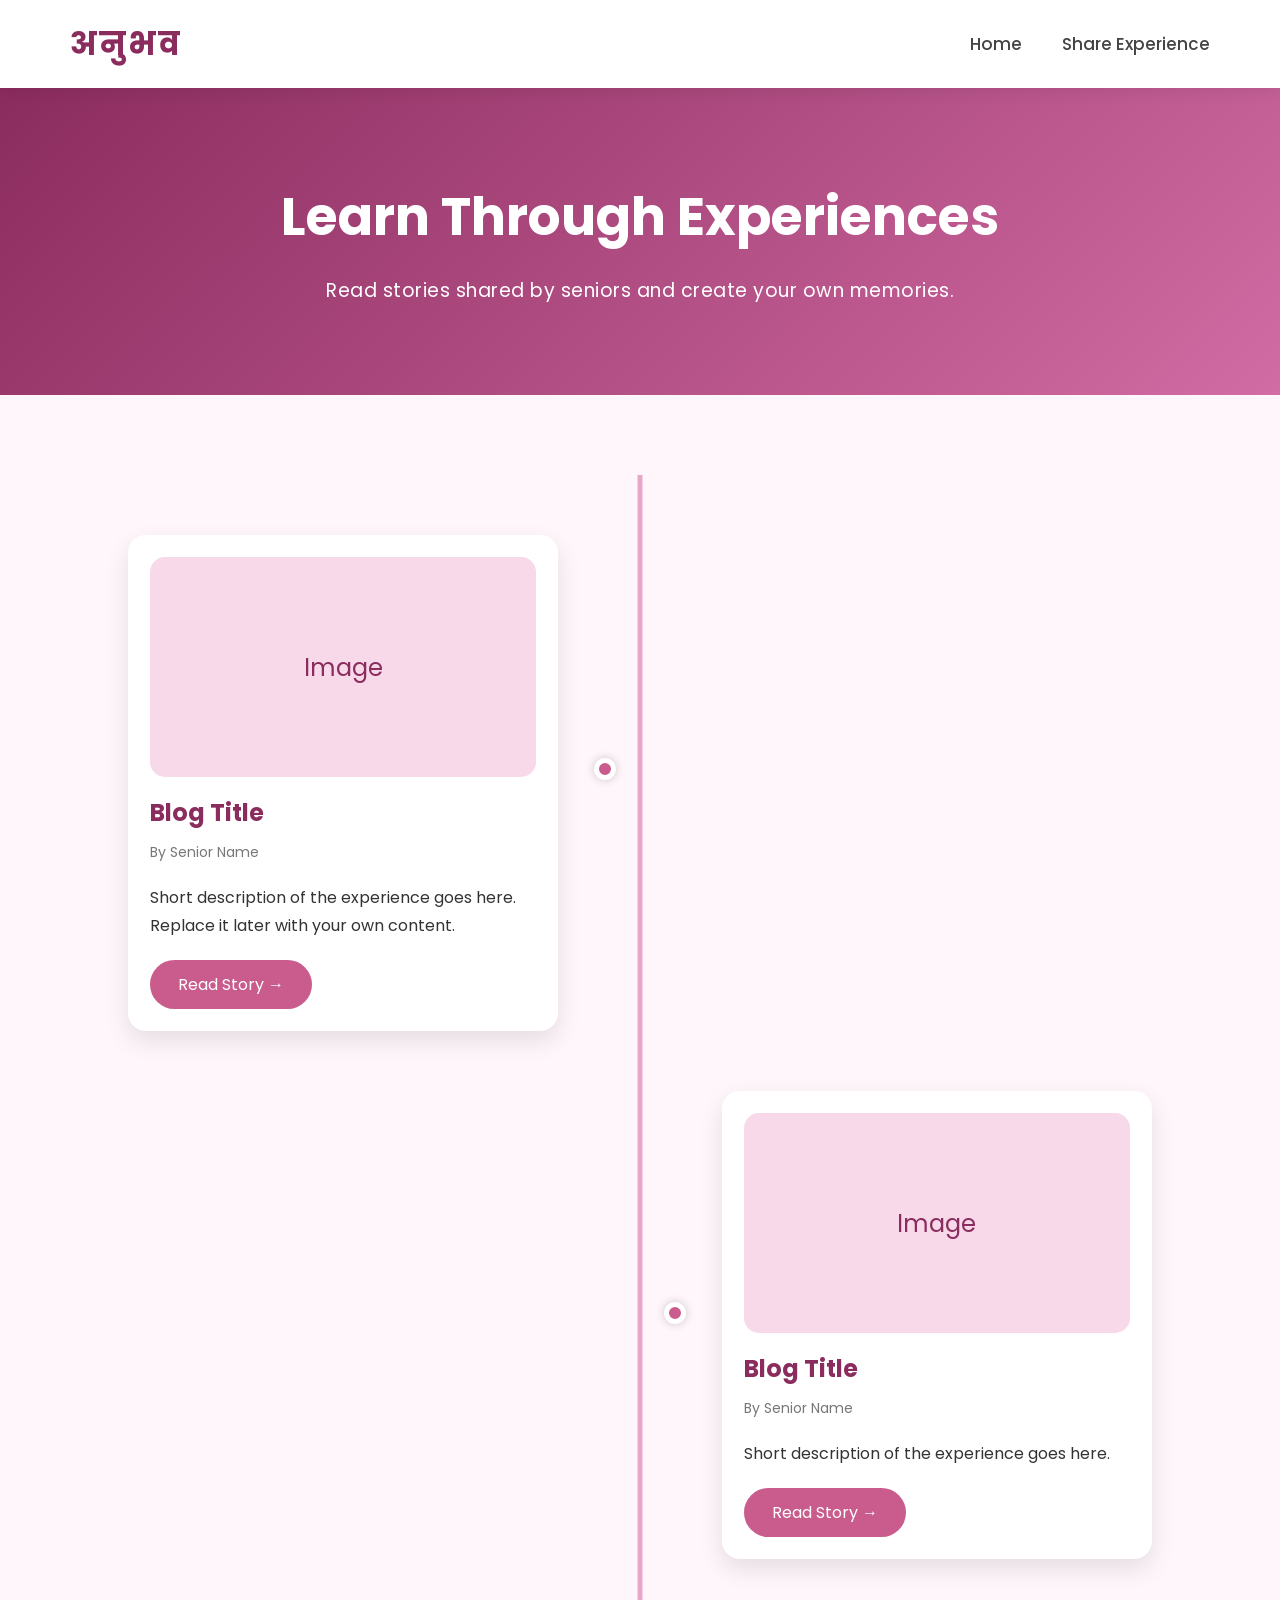
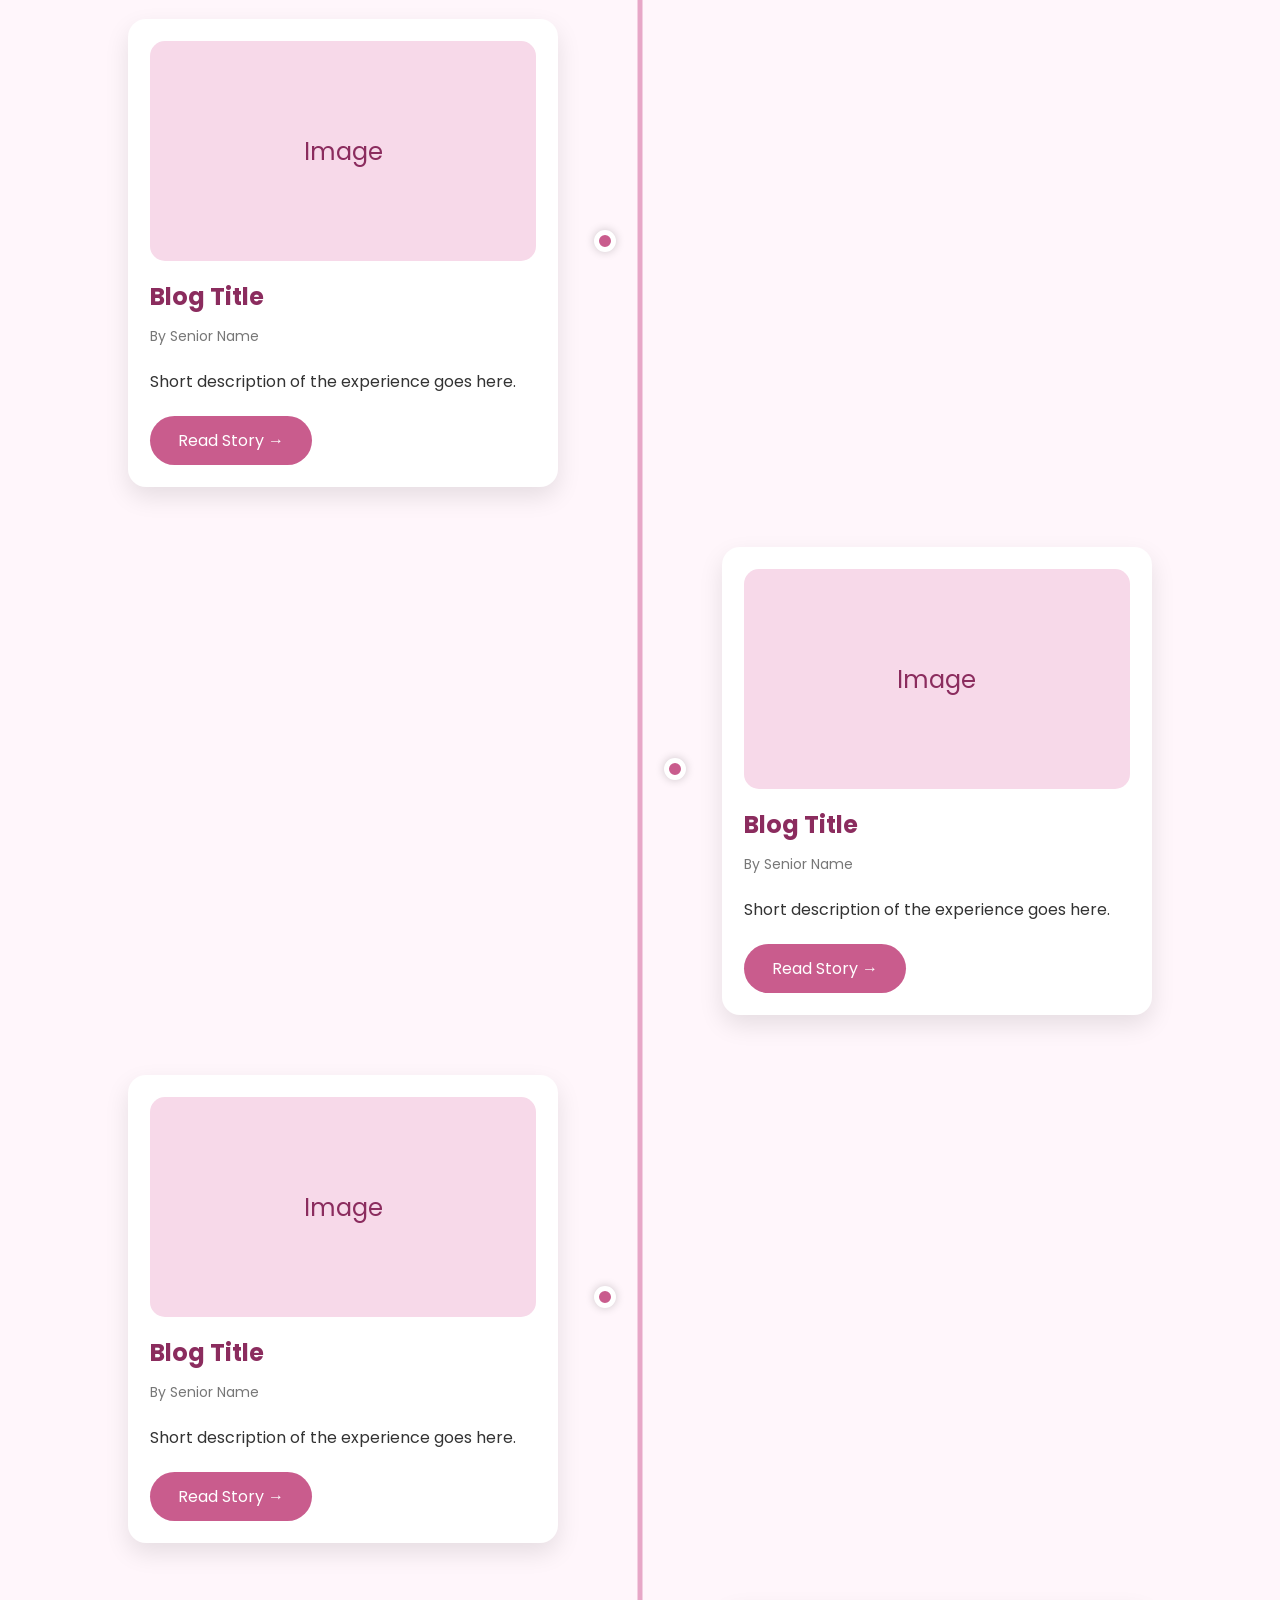
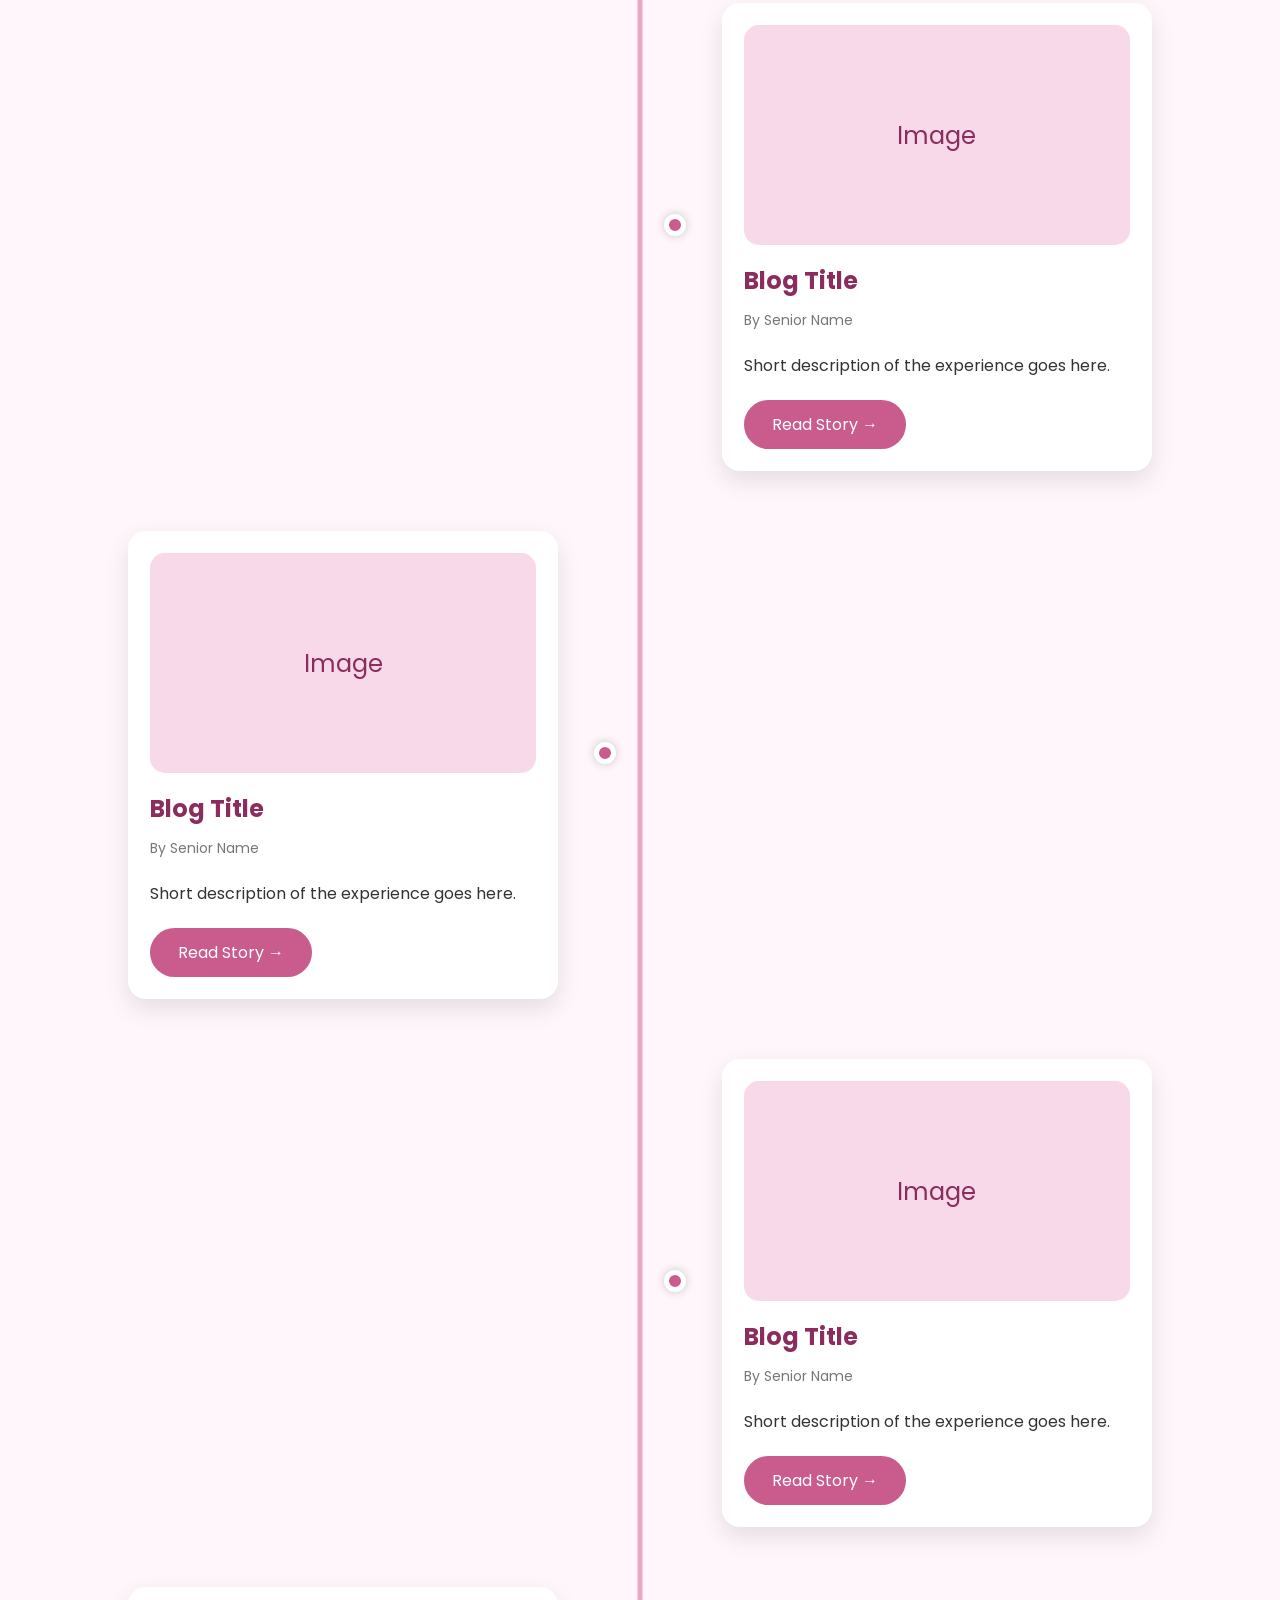
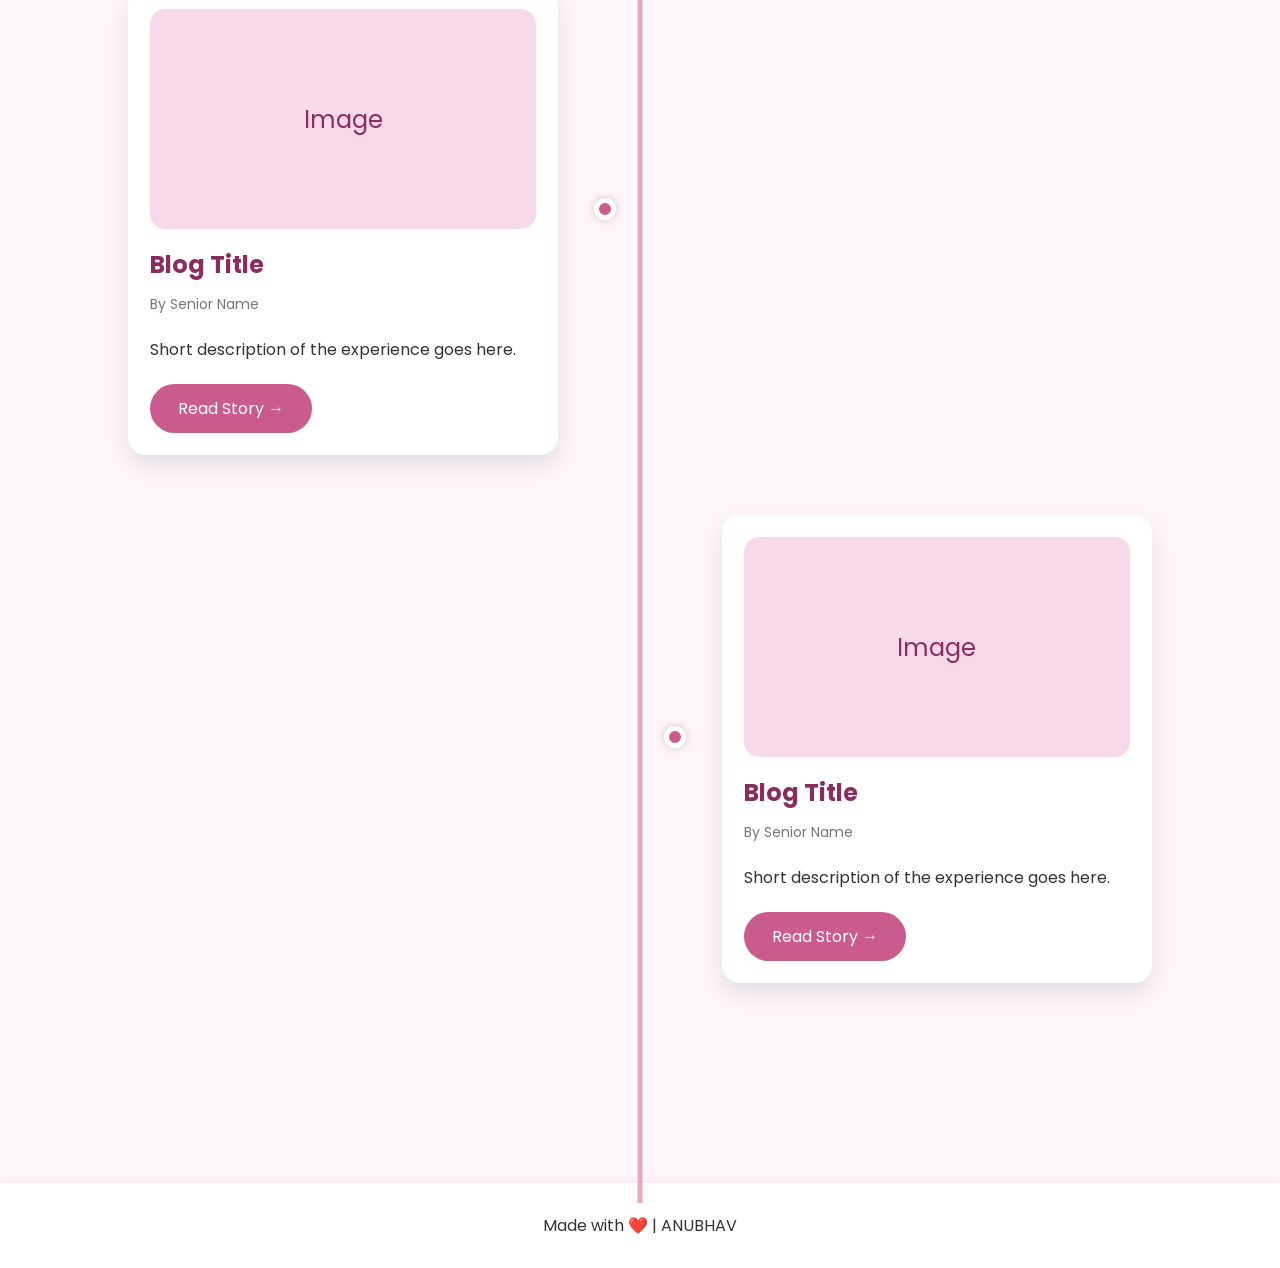
==== html/home.html @ e39987dc "Initial commit" ====
<!DOCTYPE html>
<html lang="en">

<head>

    <meta charset="UTF-8">
    <meta name="viewport" content="width=device-width, initial-scale=1.0">

    <title>Anubhav | Home</title>

    <link rel="stylesheet" href="../css/home.css">

    <link href="https://fonts.googleapis.com/css2?family=Poppins:wght@300;400;500;600;700&display=swap" rel="stylesheet">

</head>

<body>

    <!-- ================= HEADER ================= -->

    <header>

        <div class="logo">
            अनुभव
        </div>

        <nav>

            <a href="home.html">Home</a>

            <a href="write.html">Share Experience</a>

        </nav>

    </header>

    <!-- ================= HERO ================= -->

    <section class="hero">

        <h1>Learn Through Experiences</h1>

        <p>

            Read stories shared by seniors and create your own memories.

        </p>

    </section>

    <!-- ================= TIMELINE ================= -->

    <section class="timeline">

        <!-- Blog Card 1 -->

        <div class="blog-card left">

            <div class="timeline-dot"></div>

            <div class="blog-image">

                Image

            </div>

            <h2>Blog Title</h2>

            <p class="author">

                By Senior Name

            </p>

            <p>

                Short description of the experience goes here. Replace it later with your own content.

            </p>

            <a href="blog.html?id=1" class="read-btn">

                Read Story →

            </a>

        </div>


        <!-- Blog Card 2 -->

        <div class="blog-card right">

            <div class="timeline-dot"></div>

            <div class="blog-image">

                Image

            </div>

            <h2>Blog Title</h2>

            <p class="author">

                By Senior Name

            </p>

            <p>

                Short description of the experience goes here.

            </p>

            <a href="blog.html?id=2" class="read-btn">

                Read Story →

            </a>

        </div>


        <!-- Blog Card 3 -->

        <div class="blog-card left">

            <div class="timeline-dot"></div>

            <div class="blog-image">

                Image

            </div>

            <h2>Blog Title</h2>

            <p class="author">

                By Senior Name

            </p>

            <p>

                Short description of the experience goes here.

            </p>

            <a href="blog.html?id=3" class="read-btn">

                Read Story →

            </a>

        </div>


        <!-- Blog Card 4 -->

        <div class="blog-card right">

            <div class="timeline-dot"></div>

            <div class="blog-image">

                Image

            </div>

            <h2>Blog Title</h2>

            <p class="author">

                By Senior Name

            </p>

            <p>

                Short description of the experience goes here.

            </p>

            <a href="blog.html?id=4" class="read-btn">

                Read Story →

            </a>

        </div>


        <!-- Blog Card 5 -->

        <div class="blog-card left">

            <div class="timeline-dot"></div>

            <div class="blog-image">

                Image

            </div>

            <h2>Blog Title</h2>

            <p class="author">

                By Senior Name

            </p>

            <p>

                Short description of the experience goes here.

            </p>

            <a href="blog.html?id=5" class="read-btn">

                Read Story →

            </a>

        </div>


        <!-- Blog Card 6 -->

        <div class="blog-card right">

            <div class="timeline-dot"></div>

            <div class="blog-image">

                Image

            </div>

            <h2>Blog Title</h2>

            <p class="author">

                By Senior Name

            </p>

            <p>

                Short description of the experience goes here.

            </p>

            <a href="blog.html?id=6" class="read-btn">

                Read Story →

            </a>

        </div>


        <!-- Blog Card 7 -->

        <div class="blog-card left">

            <div class="timeline-dot"></div>

            <div class="blog-image">

                Image

            </div>

            <h2>Blog Title</h2>

            <p class="author">

                By Senior Name

            </p>

            <p>

                Short description of the experience goes here.

            </p>

            <a href="blog.html?id=7" class="read-btn">

                Read Story →

            </a>

        </div>


        <!-- Blog Card 8 -->

        <div class="blog-card right">

            <div class="timeline-dot"></div>

            <div class="blog-image">

                Image

            </div>

            <h2>Blog Title</h2>

            <p class="author">

                By Senior Name

            </p>

            <p>

                Short description of the experience goes here.

            </p>

            <a href="blog.html?id=8" class="read-btn">

                Read Story →

            </a>

        </div>


        <!-- Blog Card 9 -->

        <div class="blog-card left">

            <div class="timeline-dot"></div>

            <div class="blog-image">

                Image

            </div>

            <h2>Blog Title</h2>

            <p class="author">

                By Senior Name

            </p>

            <p>

                Short description of the experience goes here.

            </p>

            <a href="blog.html?id=9" class="read-btn">

                Read Story →

            </a>

        </div>


        <!-- Blog Card 10 -->

        <div class="blog-card right">

            <div class="timeline-dot"></div>

            <div class="blog-image">

                Image

            </div>

            <h2>Blog Title</h2>

            <p class="author">

                By Senior Name

            </p>

            <p>

                Short description of the experience goes here.

            </p>

            <a href="blog.html?id=10" class="read-btn">

                Read Story →

            </a>

        </div>

    </section>

    <!-- ================= FOOTER ================= -->

    <footer>

        <p>

            Made with ❤️ | ANUBHAV

        </p>

    </footer>

    <script src="../js/home.js"></script>

</body>

</html>
---- css/home.css ----
/* ===========================
        GOOGLE FONT & RESET
=========================== */

*{
    margin:0;
    padding:0;
    box-sizing:border-box;
    font-family:'Poppins',sans-serif;
}

html{
    scroll-behavior:smooth;
}

body{
    background:#FFF6FB;
    color:#333;
}

/* ===========================
            HEADER
=========================== */

header{

    width:100%;

    padding:20px 70px;

    background:white;

    display:flex;

    justify-content:space-between;

    align-items:center;

    position:sticky;

    top:0;

    z-index:1000;

    box-shadow:0 4px 15px rgba(0,0,0,.08);

}

.logo{

    font-size:32px;

    font-weight:700;

    color:#8B2C5E;

    letter-spacing:2px;

}

nav{

    display:flex;

    gap:40px;

}

nav a{

    text-decoration:none;

    color:#444;

    font-size:17px;

    font-weight:500;

    transition:.3s;

}

nav a:hover{

    color:#C95C8D;

}

/* ===========================
            HERO
=========================== */

.hero{

    background:linear-gradient(135deg,#8B2C5E,#D26CA4);

    color:white;

    text-align:center;

    padding:90px 20px;

}

.hero h1{

    font-size:52px;

    margin-bottom:20px;

}

.hero p{

    font-size:19px;

    letter-spacing:.5px;

}

/* ===========================
        TIMELINE
=========================== */

.timeline{

    width:80%;

    margin:auto;

    padding:80px 0;

    position:relative;

}

/* Vertical Line */

.timeline::before{

    content:"";

    position:absolute;

    left:50%;

    transform:translateX(-50%);

    width:5px;

    height:100%;

    background:#E7A7C7;

}

/* ===========================
        BLOG CARD
=========================== */

.blog-card{

    width:42%;

    background:white;

    padding:22px;

    border-radius:18px;

    box-shadow:0 10px 25px rgba(0,0,0,.10);

    margin:60px 0;

    position:relative;

    transition:.35s;

}

.blog-card:hover{

    transform:translateY(-10px);

    box-shadow:0 18px 35px rgba(0,0,0,.18);

}

/* Left Card */

.left{

    margin-right:auto;

}

/* Right Card */

.right{

    margin-left:auto;

}

/* ===========================
        TIMELINE DOT
=========================== */

.timeline-dot{

    width:22px;

    height:22px;

    border-radius:50%;

    background:#C95C8D;

    position:absolute;

    top:45%;

    border:5px solid white;

    box-shadow:0 0 10px rgba(0,0,0,.2);

}

.left .timeline-dot{

    right:-58px;

}

.right .timeline-dot{

    left:-58px;

}

/* ===========================
        IMAGE
=========================== */

.blog-image{

    width:100%;

    height:220px;

    border-radius:15px;

    background:#F7D9E9;

    display:flex;

    justify-content:center;

    align-items:center;

    font-size:24px;

    color:#8B2C5E;

    margin-bottom:18px;

    overflow:hidden;

}

.blog-image img{

    width:100%;

    height:100%;

    object-fit:cover;

}

/* ===========================
        CONTENT
=========================== */

.blog-card h2{

    color:#8B2C5E;

    margin-bottom:8px;

}

.author{

    color:#777;

    font-size:14px;

    margin-bottom:18px;

}

.blog-card p{

    line-height:28px;

}

/* ===========================
        BUTTON
=========================== */

.read-btn{

    display:inline-block;

    margin-top:20px;

    padding:12px 28px;

    border-radius:30px;

    background:#C95C8D;

    color:white;

    text-decoration:none;

    transition:.3s;

}

.read-btn:hover{

    background:#8B2C5E;

}

/* ===========================
            FOOTER
=========================== */

footer{

    background:white;

    padding:30px;

    text-align:center;

    margin-top:60px;

    box-shadow:0 -2px 10px rgba(0,0,0,.05);

}

/* ===========================
        RESPONSIVE
=========================== */

@media(max-width:900px){

header{

    flex-direction:column;

    gap:20px;

    padding:20px;

}

.hero h1{

    font-size:36px;

}

.timeline{

    width:95%;

}

.timeline::before{

    left:20px;

}

.blog-card{

    width:calc(100% - 60px);

    margin-left:60px !important;

}

.timeline-dot{

    left:-52px !important;

}

}
/* ==========================
     SCROLL ANIMATION
========================== */

.blog-card{

    opacity:0;

    transform:translateY(40px);

    transition:all .8s ease;

}

.blog-card.show{

    opacity:1;

    transform:translateY(0);

}

/* ==========================
      ACTIVE NAV LINK
========================== */

nav a.active{

    color:#8B2C5E;

    font-weight:600;

    border-bottom:2px solid #C95C8D;

}
nav a.active{

    color:#8B2C5E;

    border-bottom:2px solid #C95C8D;

}

.blog-card{

    cursor:pointer;

}
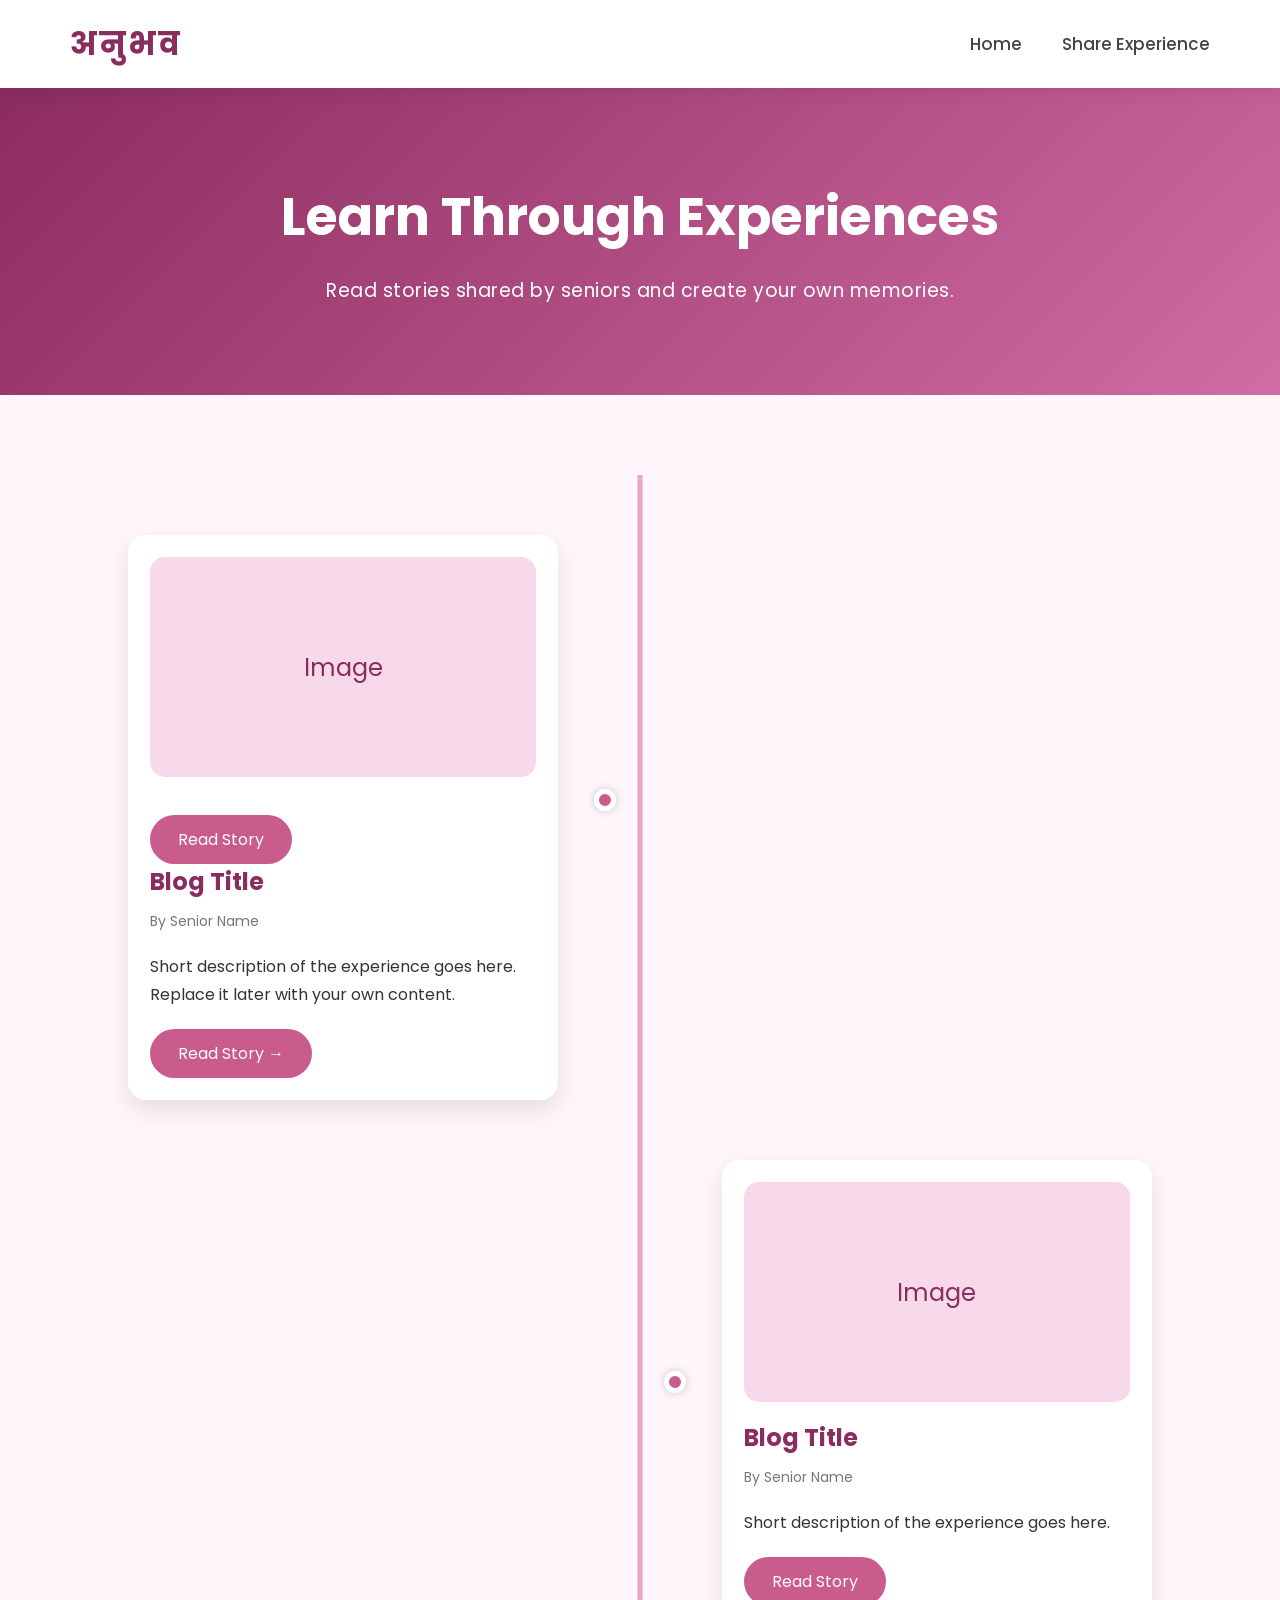
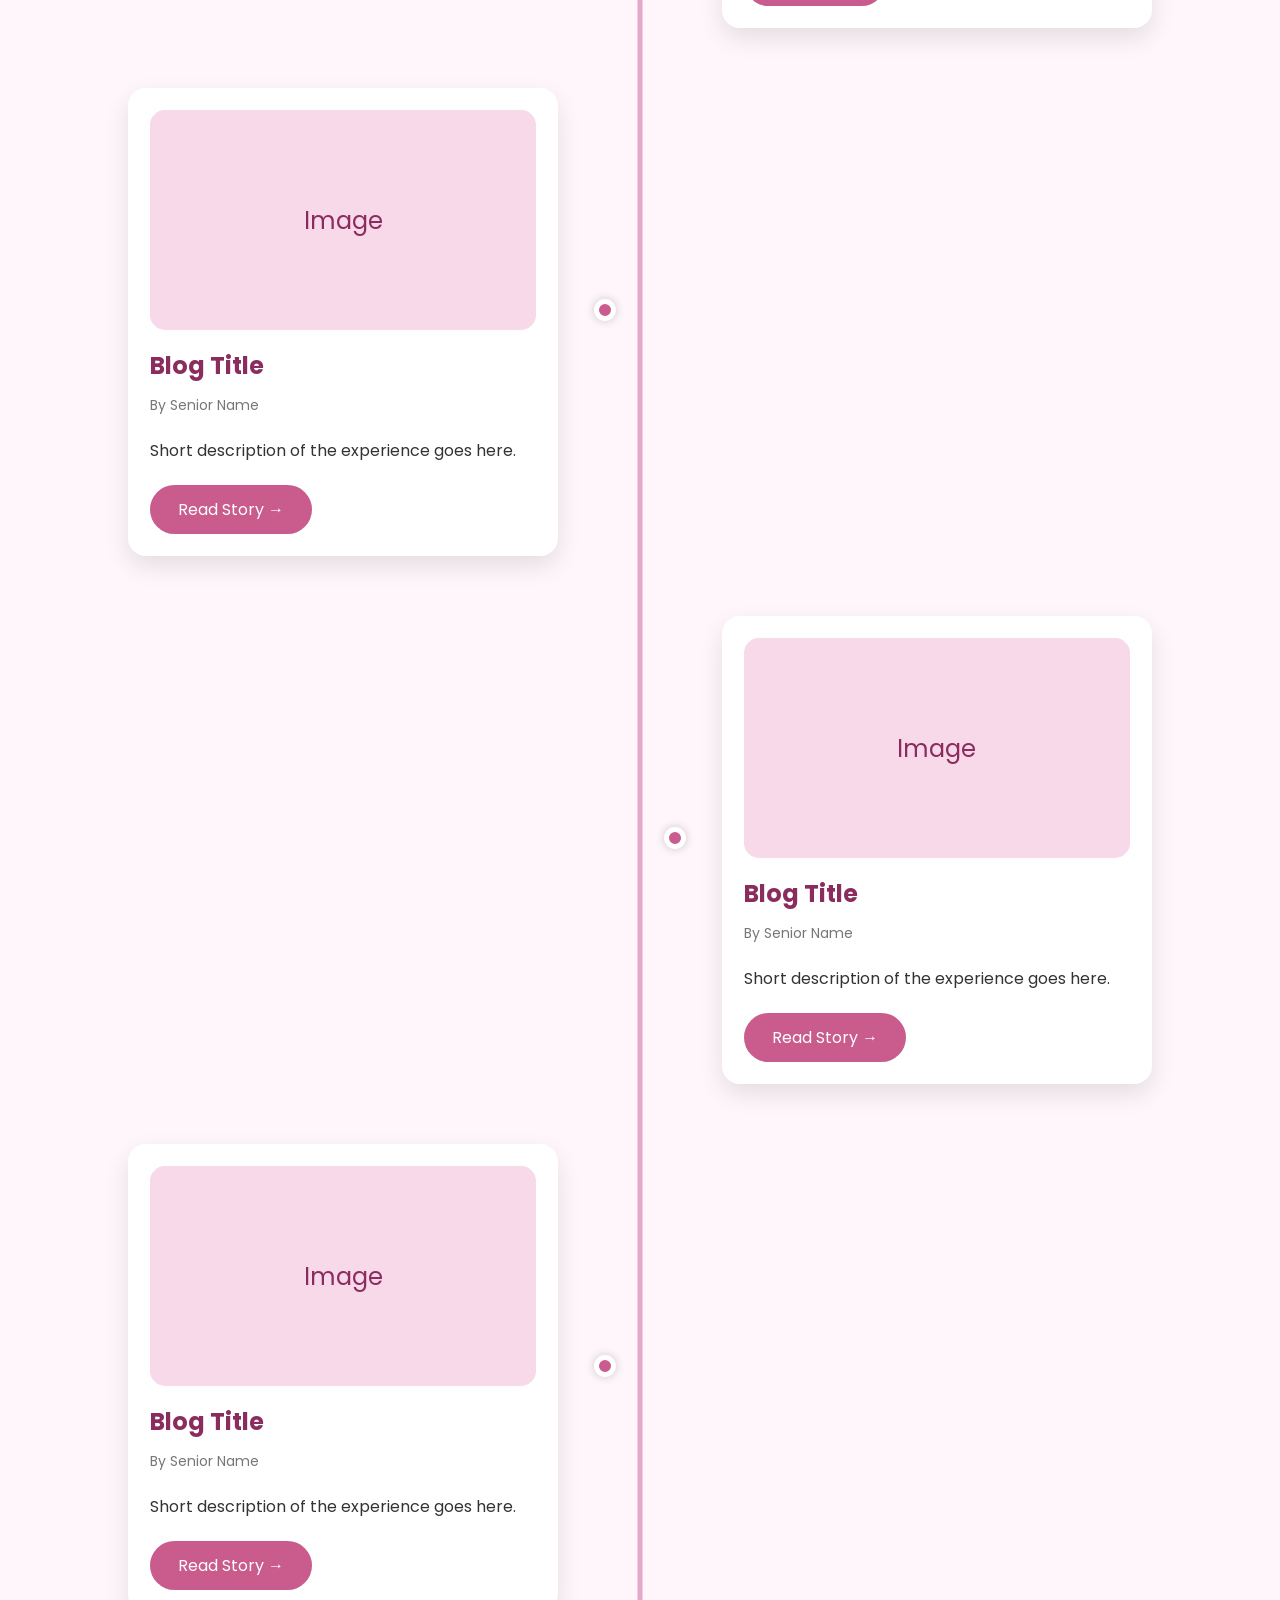
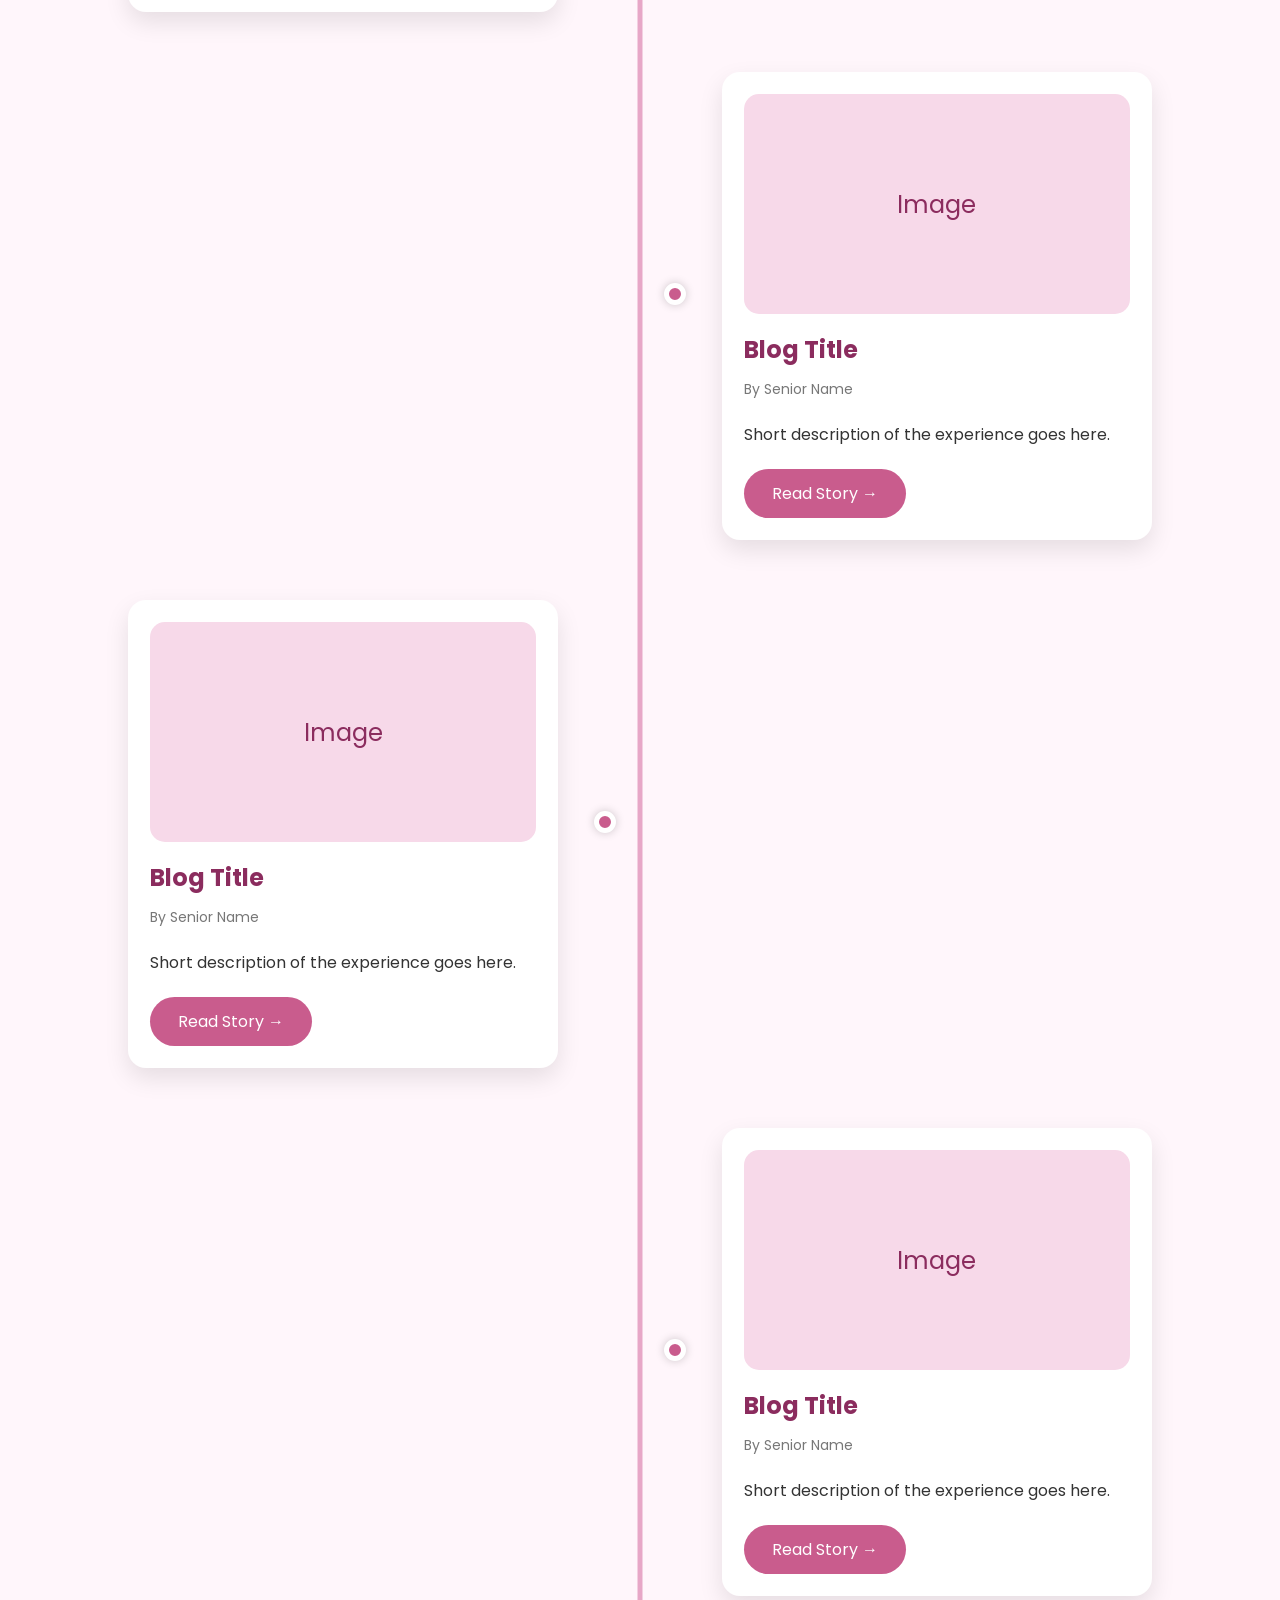
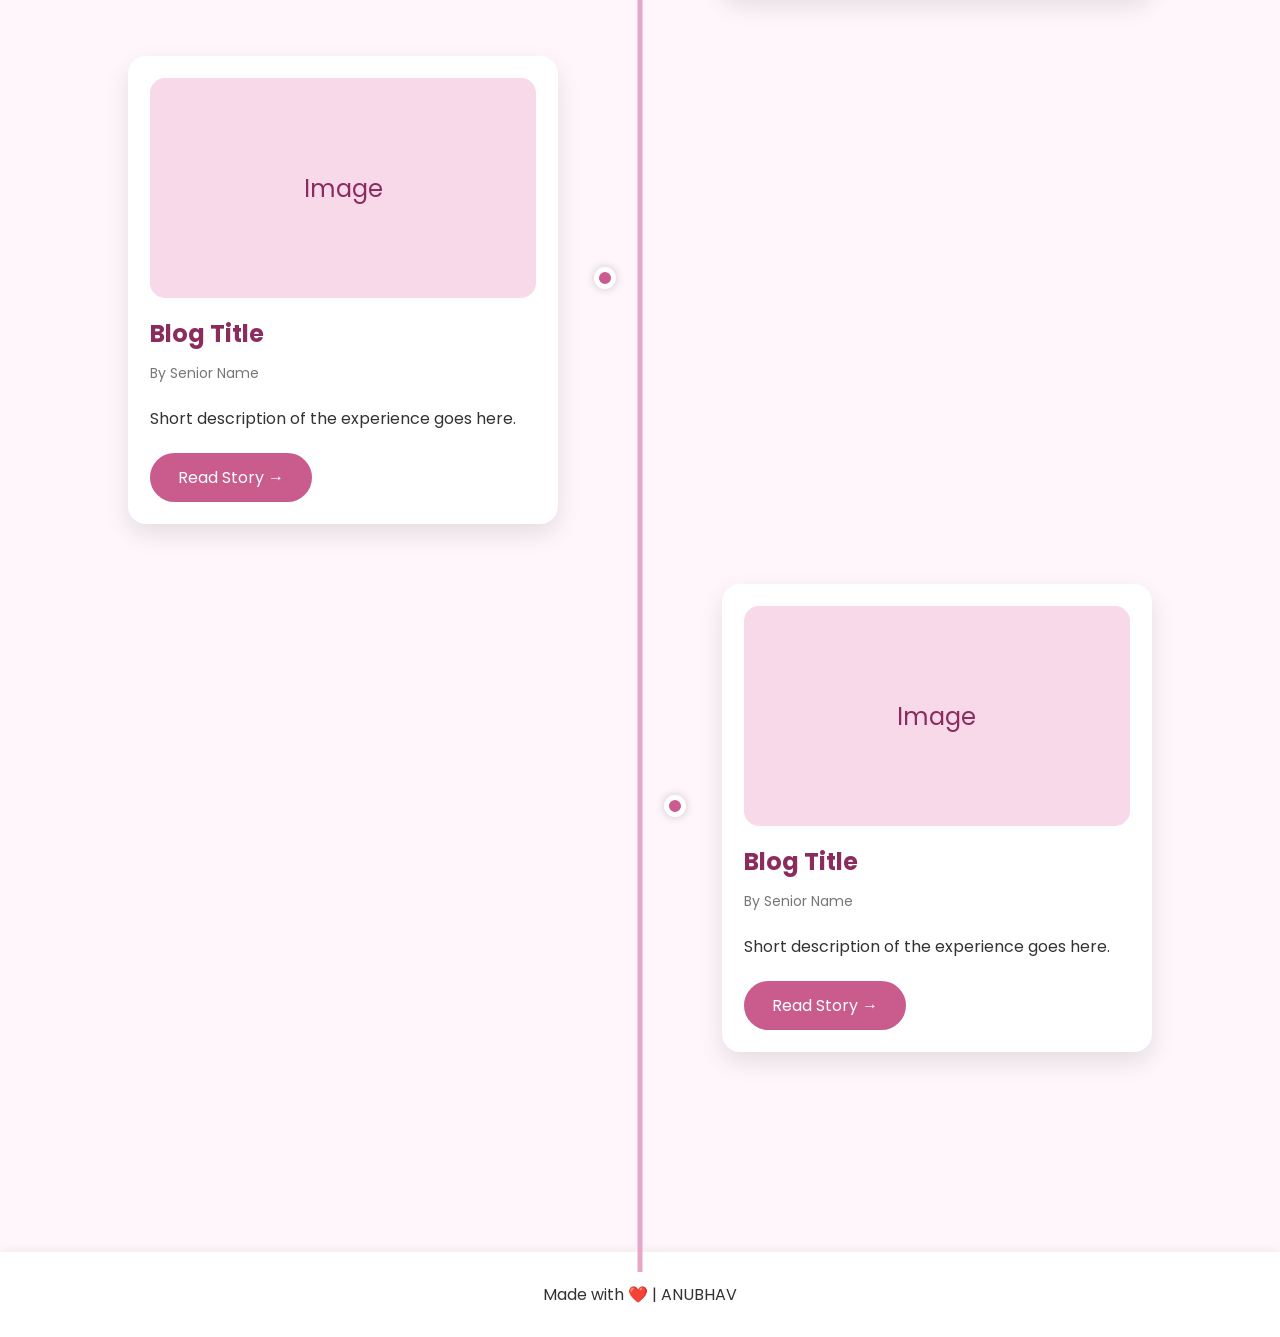
==== commit d83e441f: "made additions in blogs accessing" ====
--- a/html/home.html
+++ b/html/home.html
@@ -63,6 +63,7 @@
                 Image
 
             </div>
+            <a href="blog.html?id=1" class="read-btn">Read Story</a>
 
             <h2>Blog Title</h2>
 
@@ -113,11 +114,7 @@
 
             </p>
 
-            <a href="blog.html?id=2" class="read-btn">
-
-                Read Story →
-
-            </a>
+            <a href="blog.html?id=2" class="read-btn">Read Story</a>
 
         </div>
 
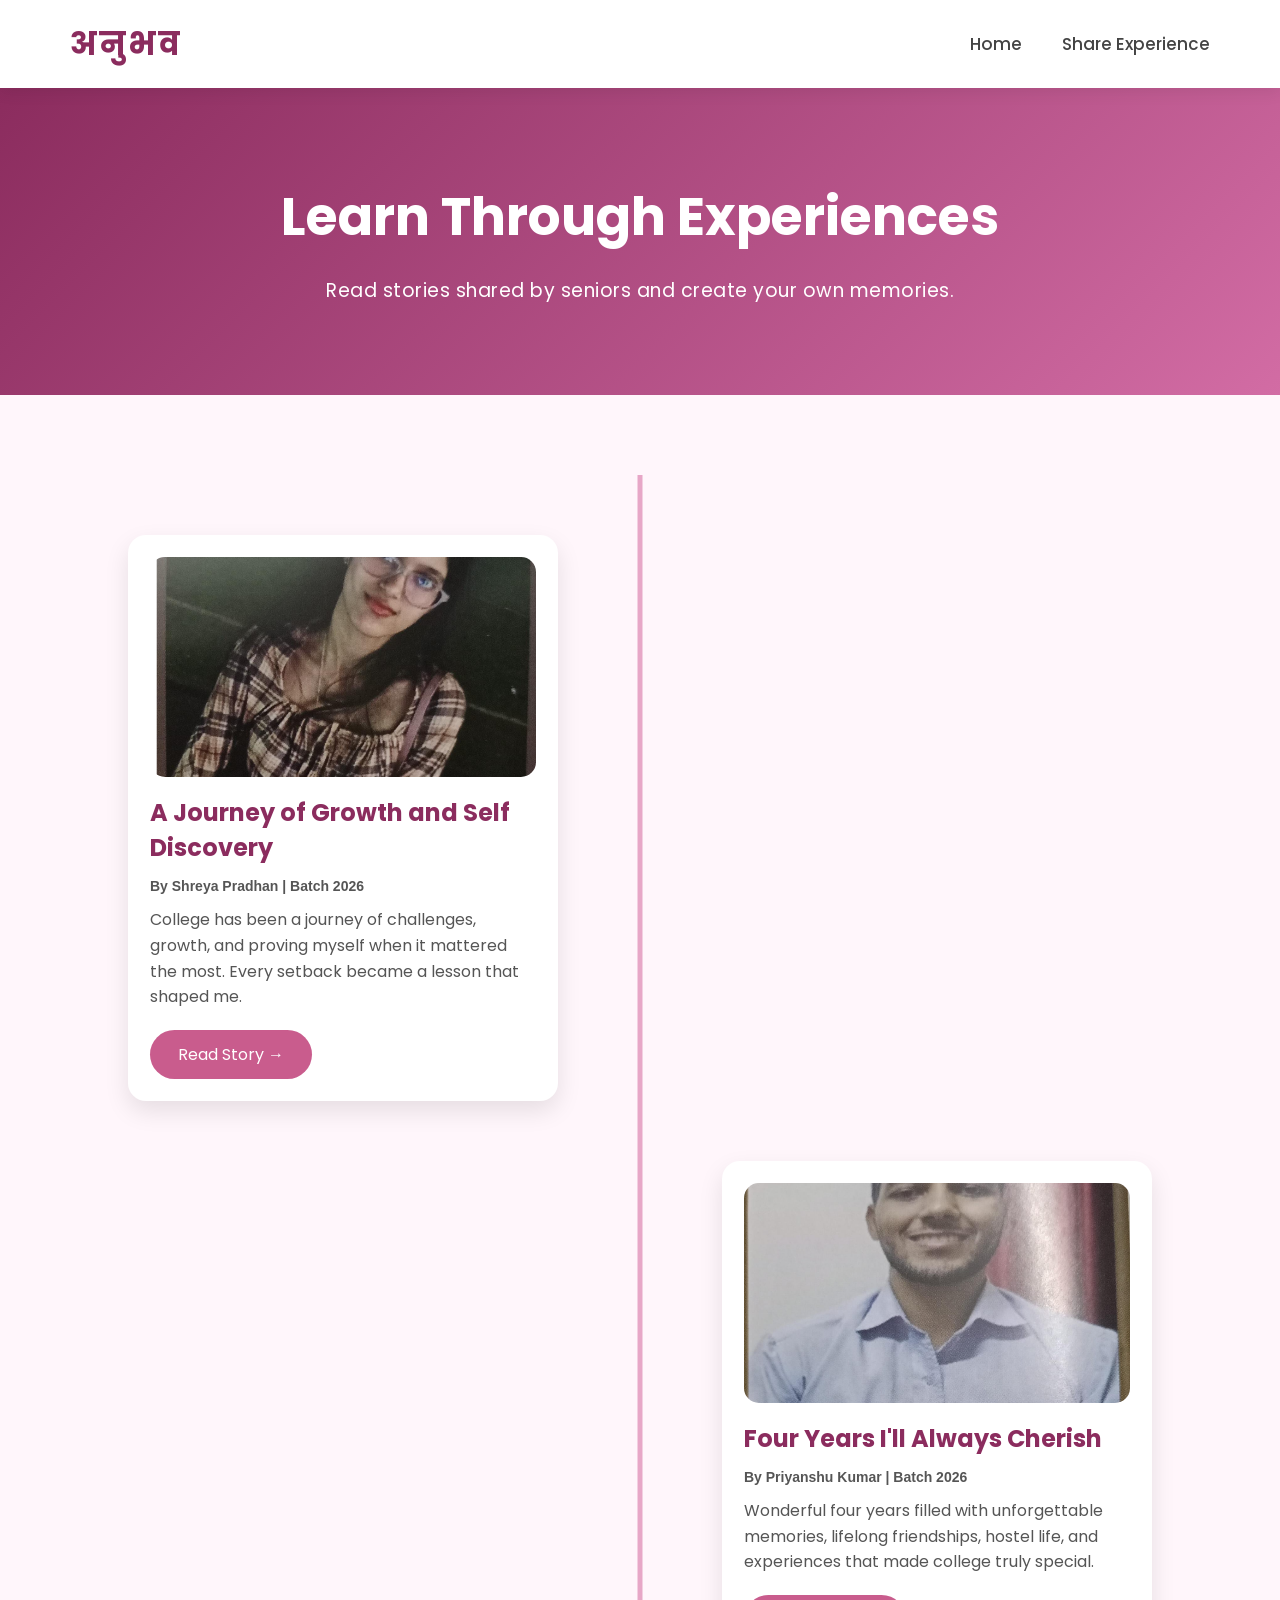
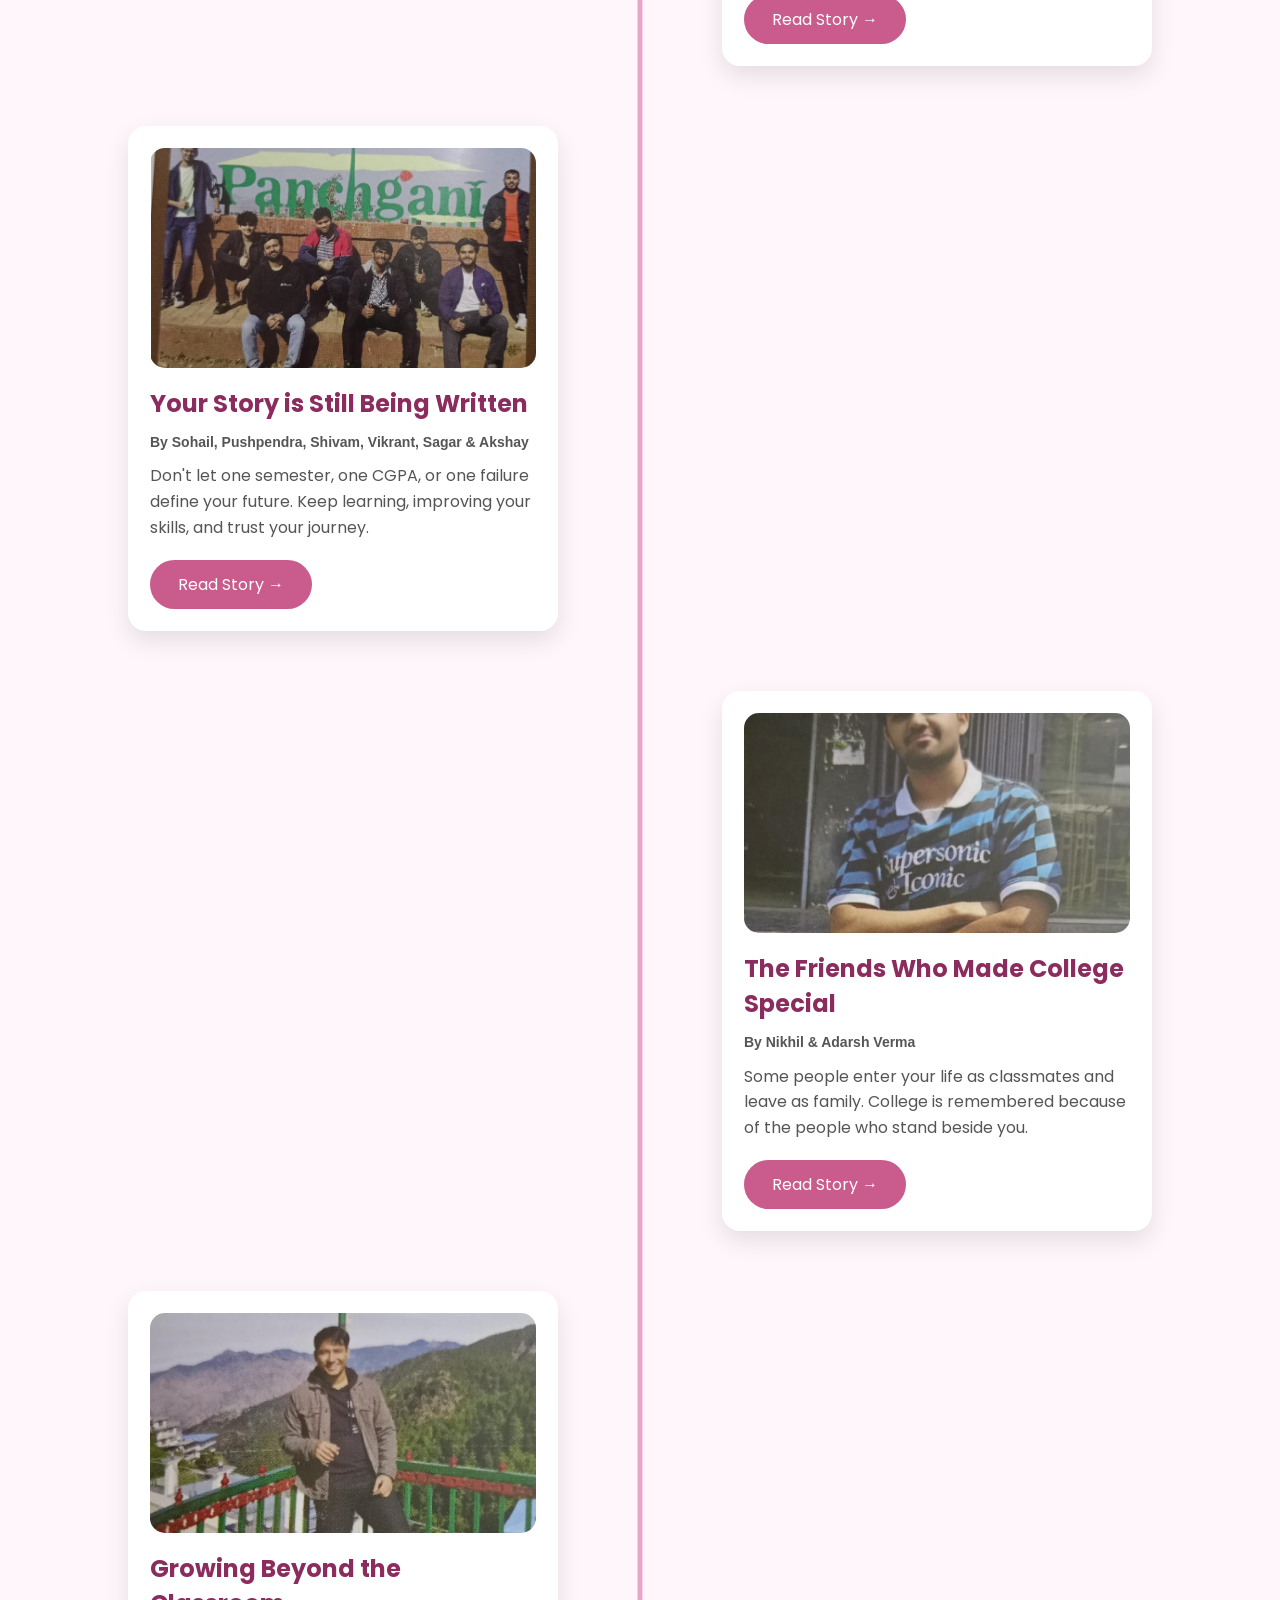
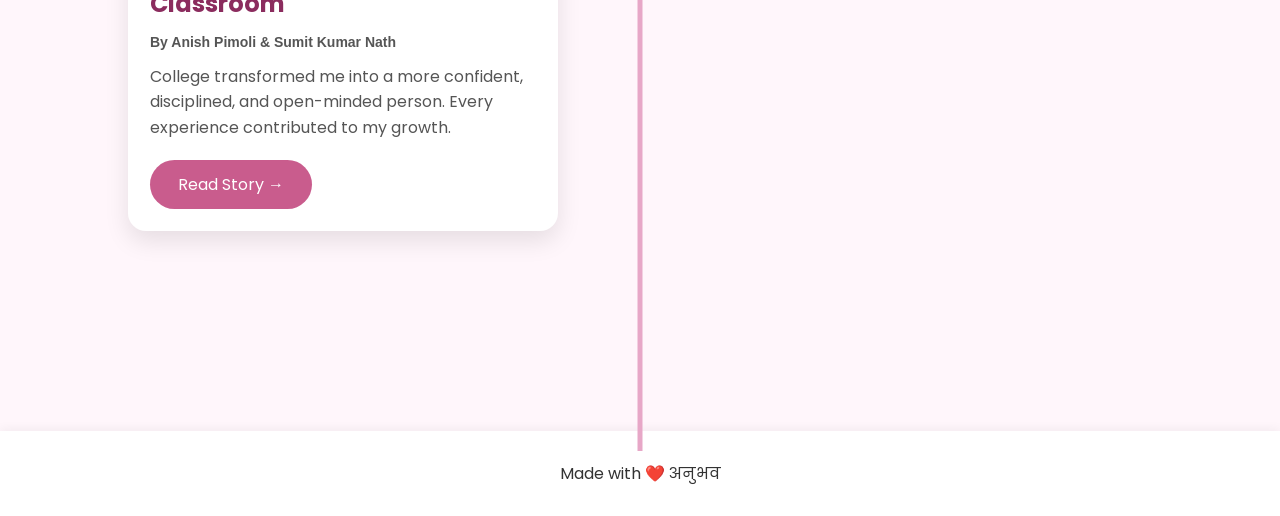
==== commit 74f6db3f: "added content to the blogs" ====
--- a/html/home.html
+++ b/html/home.html
@@ -52,353 +52,143 @@
 
     <section class="timeline">
 
-        <!-- Blog Card 1 -->
-
-        <div class="blog-card left">
-
-            <div class="timeline-dot"></div>
-
-            <div class="blog-image">
-
-                Image
-
-            </div>
-            <a href="blog.html?id=1" class="read-btn">Read Story</a>
-
-            <h2>Blog Title</h2>
-
-            <p class="author">
-
-                By Senior Name
-
-            </p>
-
-            <p>
-
-                Short description of the experience goes here. Replace it later with your own content.
-
-            </p>
-
-            <a href="blog.html?id=1" class="read-btn">
-
-                Read Story →
-
-            </a>
-
-        </div>
-
-
-        <!-- Blog Card 2 -->
-
-        <div class="blog-card right">
-
-            <div class="timeline-dot"></div>
-
-            <div class="blog-image">
-
-                Image
-
-            </div>
-
-            <h2>Blog Title</h2>
-
-            <p class="author">
-
-                By Senior Name
-
-            </p>
-
-            <p>
-
-                Short description of the experience goes here.
-
-            </p>
-
-            <a href="blog.html?id=2" class="read-btn">Read Story</a>
-
-        </div>
-
-
-        <!-- Blog Card 3 -->
-
-        <div class="blog-card left">
-
-            <div class="timeline-dot"></div>
-
-            <div class="blog-image">
-
-                Image
-
-            </div>
-
-            <h2>Blog Title</h2>
-
-            <p class="author">
-
-                By Senior Name
-
-            </p>
-
-            <p>
-
-                Short description of the experience goes here.
-
-            </p>
-
-            <a href="blog.html?id=3" class="read-btn">
-
-                Read Story →
-
-            </a>
-
-        </div>
-
-
-        <!-- Blog Card 4 -->
-
-        <div class="blog-card right">
-
-            <div class="timeline-dot"></div>
-
-            <div class="blog-image">
-
-                Image
-
-            </div>
-
-            <h2>Blog Title</h2>
-
-            <p class="author">
-
-                By Senior Name
-
-            </p>
-
-            <p>
-
-                Short description of the experience goes here.
-
-            </p>
-
-            <a href="blog.html?id=4" class="read-btn">
-
-                Read Story →
-
-            </a>
-
-        </div>
-
-
-        <!-- Blog Card 5 -->
-
-        <div class="blog-card left">
-
-            <div class="timeline-dot"></div>
-
-            <div class="blog-image">
-
-                Image
-
-            </div>
-
-            <h2>Blog Title</h2>
-
-            <p class="author">
-
-                By Senior Name
-
-            </p>
-
-            <p>
-
-                Short description of the experience goes here.
-
-            </p>
-
-            <a href="blog.html?id=5" class="read-btn">
-
-                Read Story →
-
-            </a>
-
-        </div>
-
-
-        <!-- Blog Card 6 -->
-
-        <div class="blog-card right">
-
-            <div class="timeline-dot"></div>
-
-            <div class="blog-image">
-
-                Image
-
-            </div>
-
-            <h2>Blog Title</h2>
-
-            <p class="author">
-
-                By Senior Name
-
-            </p>
-
-            <p>
-
-                Short description of the experience goes here.
-
-            </p>
-
-            <a href="blog.html?id=6" class="read-btn">
-
-                Read Story →
-
-            </a>
-
-        </div>
-
-
-        <!-- Blog Card 7 -->
-
-        <div class="blog-card left">
-
-            <div class="timeline-dot"></div>
-
-            <div class="blog-image">
-
-                Image
-
-            </div>
-
-            <h2>Blog Title</h2>
-
-            <p class="author">
-
-                By Senior Name
-
-            </p>
-
-            <p>
-
-                Short description of the experience goes here.
-
-            </p>
-
-            <a href="blog.html?id=7" class="read-btn">
-
-                Read Story →
-
-            </a>
-
-        </div>
-
-
-        <!-- Blog Card 8 -->
-
-        <div class="blog-card right">
-
-            <div class="timeline-dot"></div>
-
-            <div class="blog-image">
-
-                Image
-
-            </div>
-
-            <h2>Blog Title</h2>
-
-            <p class="author">
-
-                By Senior Name
-
-            </p>
-
-            <p>
-
-                Short description of the experience goes here.
-
-            </p>
-
-            <a href="blog.html?id=8" class="read-btn">
-
-                Read Story →
-
-            </a>
-
-        </div>
-
-
-        <!-- Blog Card 9 -->
-
-        <div class="blog-card left">
-
-            <div class="timeline-dot"></div>
-
-            <div class="blog-image">
-
-                Image
-
-            </div>
-
-            <h2>Blog Title</h2>
-
-            <p class="author">
-
-                By Senior Name
-
-            </p>
-
-            <p>
-
-                Short description of the experience goes here.
-
-            </p>
-
-            <a href="blog.html?id=9" class="read-btn">
-
-                Read Story →
-
-            </a>
-
-        </div>
-
-
-        <!-- Blog Card 10 -->
-
-        <div class="blog-card right">
-
-            <div class="timeline-dot"></div>
-
-            <div class="blog-image">
-
-                Image
-
-            </div>
-
-            <h2>Blog Title</h2>
-
-            <p class="author">
-
-                By Senior Name
-
-            </p>
-
-            <p>
-
-                Short description of the experience goes here.
-
-            </p>
-
-            <a href="blog.html?id=10" class="read-btn">
-
-                Read Story →
-
-            </a>
-
-        </div>
-
-    </section>
+    <!-- Blog 1 -->
+
+    <div class="blog-card left">
+
+        <div class="timeline-dot"></div>
+<div class="blog-image">
+    <img src="../js/images/shreya.png" alt="Shreya Pradhan">
+</div>
+        <h2>A Journey of Growth and Self Discovery</h2>
+
+        <p class="author">
+            By Shreya Pradhan | Batch 2026
+        </p>
+
+        <p>
+            College has been a journey of challenges, growth, and proving myself when it mattered the most. Every setback became a lesson that shaped me.
+        </p>
+
+        <a href="blog.html?id=1" class="read-btn">
+            Read Story →
+        </a>
+
+    </div>
+
+
+
+    <!-- Blog 2 -->
+
+    <div class="blog-card right">
+
+        <div class="timeline-dot"></div>
+
+        <div class="blog-image">
+            <img src="../js/images/priyanshu.png" alt="Priyanshu Kumar">
+        </div>
+
+        <h2>Four Years I'll Always Cherish</h2>
+
+        <p class="author">
+            By Priyanshu Kumar | Batch 2026
+        </p>
+
+        <p>
+            Wonderful four years filled with unforgettable memories, lifelong friendships, hostel life, and experiences that made college truly special.
+        </p>
+
+        <a href="blog.html?id=2" class="read-btn">
+            Read Story →
+        </a>
+
+    </div>
+
+
+
+    <!-- Blog 3 -->
+
+    <div class="blog-card left">
+
+        <div class="timeline-dot"></div>
+
+        <div class="blog-image">
+            <img src="../js/images/pic3.png" alt="To All My Juniors">
+        </div>
+
+        <h2>Your Story is Still Being Written</h2>
+
+        <p class="author">
+            By Sohail, Pushpendra, Shivam, Vikrant, Sagar & Akshay
+        </p>
+
+        <p>
+            Don't let one semester, one CGPA, or one failure define your future. Keep learning, improving your skills, and trust your journey.
+        </p>
+
+        <a href="blog.html?id=3" class="read-btn">
+            Read Story →
+        </a>
+
+    </div>
+
+
+
+    <!-- Blog 4 -->
+
+    <div class="blog-card right">
+
+        <div class="timeline-dot"></div>
+
+        <div class="blog-image">
+            <img src="../js/images/pic4.png" alt="Nikhil & Adarsh Verma">
+        </div>
+
+        <h2>The Friends Who Made College Special</h2>
+
+        <p class="author">
+            By Nikhil & Adarsh Verma
+        </p>
+
+        <p>
+            Some people enter your life as classmates and leave as family. College is remembered because of the people who stand beside you.
+        </p>
+
+        <a href="blog.html?id=4" class="read-btn">
+            Read Story →
+        </a>
+
+    </div>
+
+
+
+    <!-- Blog 5 -->
+
+    <div class="blog-card left">
+
+        <div class="timeline-dot"></div>
+
+        <div class="blog-image">
+            <img src="../js/images/pic5.png" alt="Anish Pimoli & Sumit Kumar Nath">
+        </div>
+
+        <h2>Growing Beyond the Classroom</h2>
+
+        <p class="author">
+            By Anish Pimoli & Sumit Kumar Nath
+        </p>
+
+        <p>
+            College transformed me into a more confident, disciplined, and open-minded person. Every experience contributed to my growth.
+        </p>
+
+        <a href="blog.html?id=5" class="read-btn">
+            Read Story →
+        </a>
+
+    </div>
+
+</section>
 
     <!-- ================= FOOTER ================= -->
 
@@ -406,7 +196,7 @@
 
         <p>
 
-            Made with ❤️ | ANUBHAV
+            Made with ❤️  अनुभव
 
         </p>
 
--- a/css/home.css
+++ b/css/home.css
@@ -450,4 +450,93 @@
 
     cursor:pointer;
 
+}
+
+.blog-image{
+
+    width:100%;
+
+    height:220px;
+
+    overflow:hidden;
+
+    border-radius:12px;
+
+    margin-bottom:18px;
+
+}
+
+.blog-image img{
+
+    width:100%;
+
+    height:100%;
+
+    object-fit:cover;
+
+    transition:.4s;
+
+}
+
+.blog-card:hover .blog-image img{
+
+    transform:scale(1.05);
+
+}
+
+.author{
+
+    color:#8B2C5E;
+
+    font-weight:600;
+
+    margin:10px 0;
+
+}
+
+.blog-card p{
+
+    line-height:1.6;
+
+    color:#555;
+
+}
+.blog-image{
+
+    width:100%;
+    height:220px;
+    overflow:hidden;
+    border-radius:15px;
+    margin-bottom:18px;
+
+}
+
+.blog-image img{
+
+    width:100%;
+    height:100%;
+    object-fit:cover;
+    display:block;
+    transition:0.4s;
+
+}
+
+.blog-card:hover .blog-image img{
+
+    transform:scale(1.05);
+
+}
+
+.author{
+
+    font-weight:600;
+    color:#d63384;
+    margin-bottom:10px;
+
+}
+
+.blog-card{
+
+    overflow:hidden;
+
 }
